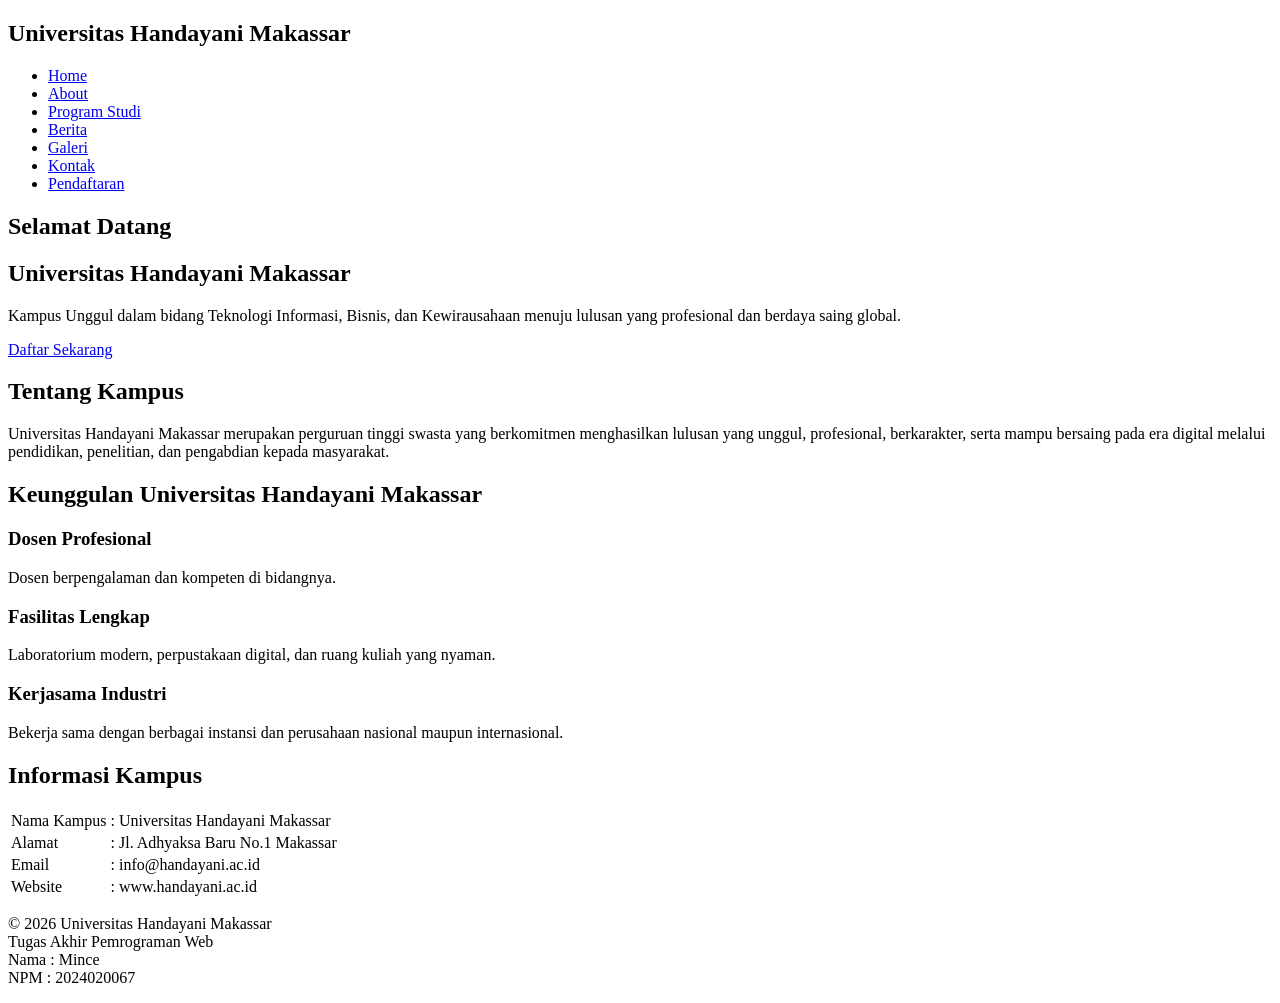
==== index.html @ 2b54af2c "Add files via upload" ====
<!DOCTYPE html>
<html lang="id">
<head>
    <meta charset="UTF-8">
    <meta name="viewport" content="width=device-width, initial-scale=1.0">
    <title>Universitas Handayani Makassar</title>

    <link rel="stylesheet" href="css/style.css">
</head>
<body>

<header>

    <div class="logo">
        <h2>Universitas Handayani Makassar</h2>
    </div>

    <nav>
        <ul>
            <li><a href="index.html">Home</a></li>
            <li><a href="about.html">About</a></li>
            <li><a href="prodi.html">Program Studi</a></li>
            <li><a href="berita.html">Berita</a></li>
            <li><a href="galeri.html">Galeri</a></li>
            <li><a href="kontak.html">Kontak</a></li>
            <li><a href="pendaftaran.html">Pendaftaran</a></li>
        </ul>
    </nav>

</header>

<section class="banner">

    <div class="banner-text">

        <h1>Selamat Datang</h1>

        <h2>Universitas Handayani Makassar</h2>

        <p>
            Kampus Unggul dalam bidang Teknologi Informasi,
            Bisnis, dan Kewirausahaan menuju lulusan yang
            profesional dan berdaya saing global.
        </p>

        <a href="pendaftaran.html" class="btn">
            Daftar Sekarang
        </a>

    </div>

</section>

<section class="profil">

    <h2>Tentang Kampus</h2>

    <p>

        Universitas Handayani Makassar merupakan perguruan tinggi
        swasta yang berkomitmen menghasilkan lulusan yang unggul,
        profesional, berkarakter, serta mampu bersaing pada era
        digital melalui pendidikan, penelitian, dan pengabdian
        kepada masyarakat.

    </p>

</section>

<section class="keunggulan">

    <h2>Keunggulan Universitas Handayani Makassar</h2>

    <div class="card">

        <div class="box">
            <h3>Dosen Profesional</h3>

            <p>
                Dosen berpengalaman dan kompeten di bidangnya.
            </p>

        </div>

        <div class="box">

            <h3>Fasilitas Lengkap</h3>

            <p>

                Laboratorium modern, perpustakaan digital,
                dan ruang kuliah yang nyaman.

            </p>

        </div>

        <div class="box">

            <h3>Kerjasama Industri</h3>

            <p>

                Bekerja sama dengan berbagai instansi dan perusahaan
                nasional maupun internasional.

            </p>

        </div>

    </div>

</section>

<section class="informasi">

    <h2>Informasi Kampus</h2>

    <table>

        <tr>
            <td>Nama Kampus</td>
            <td>:</td>
            <td>Universitas Handayani Makassar</td>
        </tr>

        <tr>
            <td>Alamat</td>
            <td>:</td>
            <td>Jl. Adhyaksa Baru No.1 Makassar</td>
        </tr>

        <tr>
            <td>Email</td>
            <td>:</td>
            <td>info@handayani.ac.id</td>
        </tr>

        <tr>
            <td>Website</td>
            <td>:</td>
            <td>www.handayani.ac.id</td>
        </tr>

    </table>

</section>

<footer>

    <p>

        © 2026 Universitas Handayani Makassar<br>
        Tugas Akhir Pemrograman Web<br>
        Nama : Mince<br>
        NPM : 2024020067

    </p>

</footer>

<script src="js/script.js"></script>

</body>
</html>
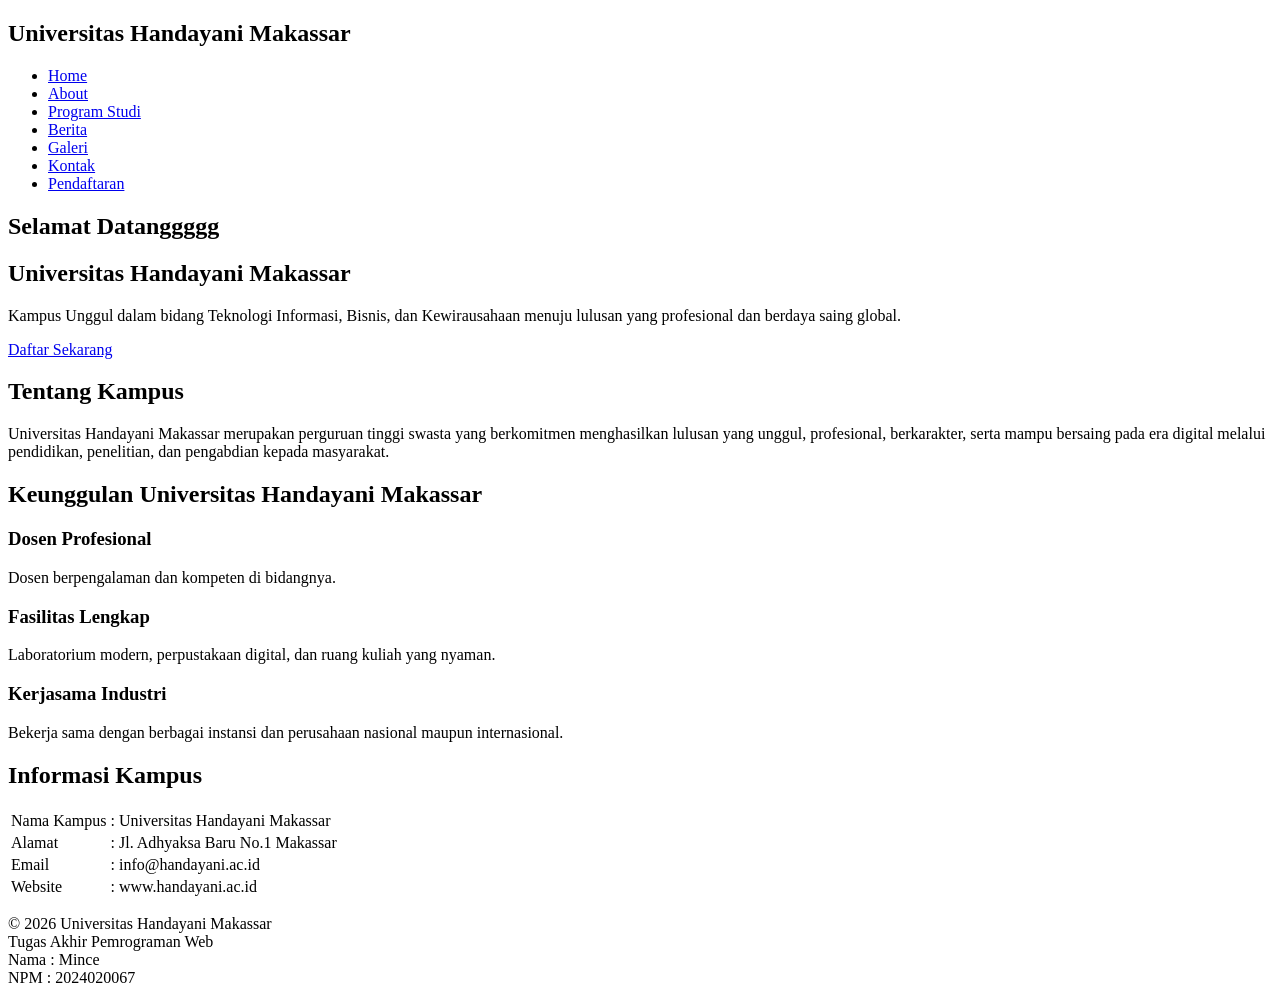
==== commit c64618da: "Update index.html" ====
--- a/index.html
+++ b/index.html
@@ -33,7 +33,7 @@
 
     <div class="banner-text">
 
-        <h1>Selamat Datang</h1>
+        <h1>Selamat Datanggggg</h1>
 
         <h2>Universitas Handayani Makassar</h2>
 
@@ -162,4 +162,4 @@
 <script src="js/script.js"></script>
 
 </body>
-</html>+</html>
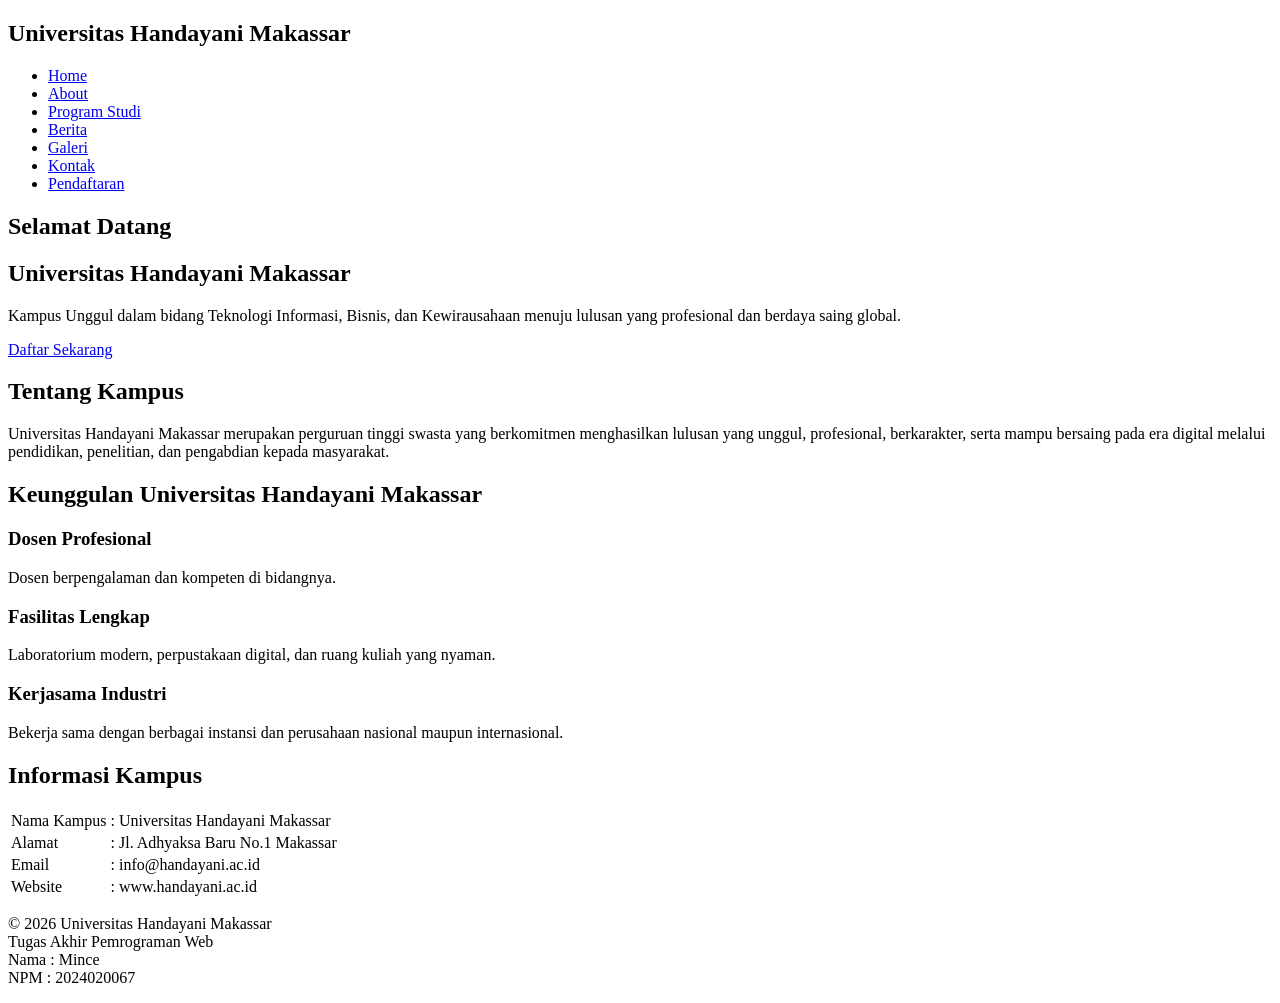
==== commit 5c99e32f: "Update index.html" ====
--- a/index.html
+++ b/index.html
@@ -33,7 +33,7 @@
 
     <div class="banner-text">
 
-        <h1>Selamat Datanggggg</h1>
+        <h1>Selamat Datang</h1>
 
         <h2>Universitas Handayani Makassar</h2>
 
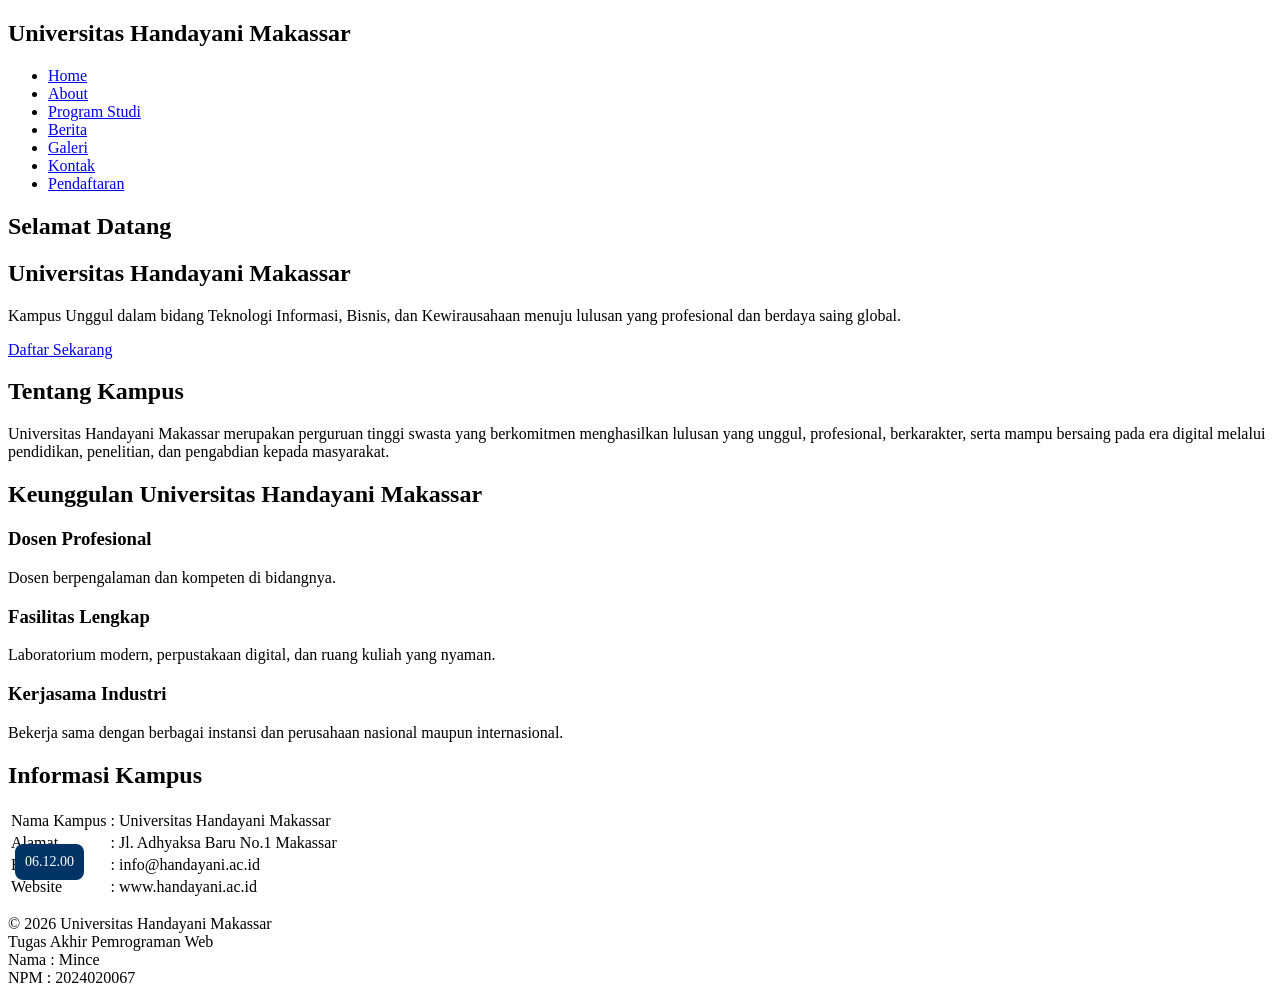
==== commit 5b138f8a: "Add files via upload" ====
--- a/index.html
+++ b/index.html
@@ -162,4 +162,4 @@
 <script src="js/script.js"></script>
 
 </body>
-</html>
+</html>
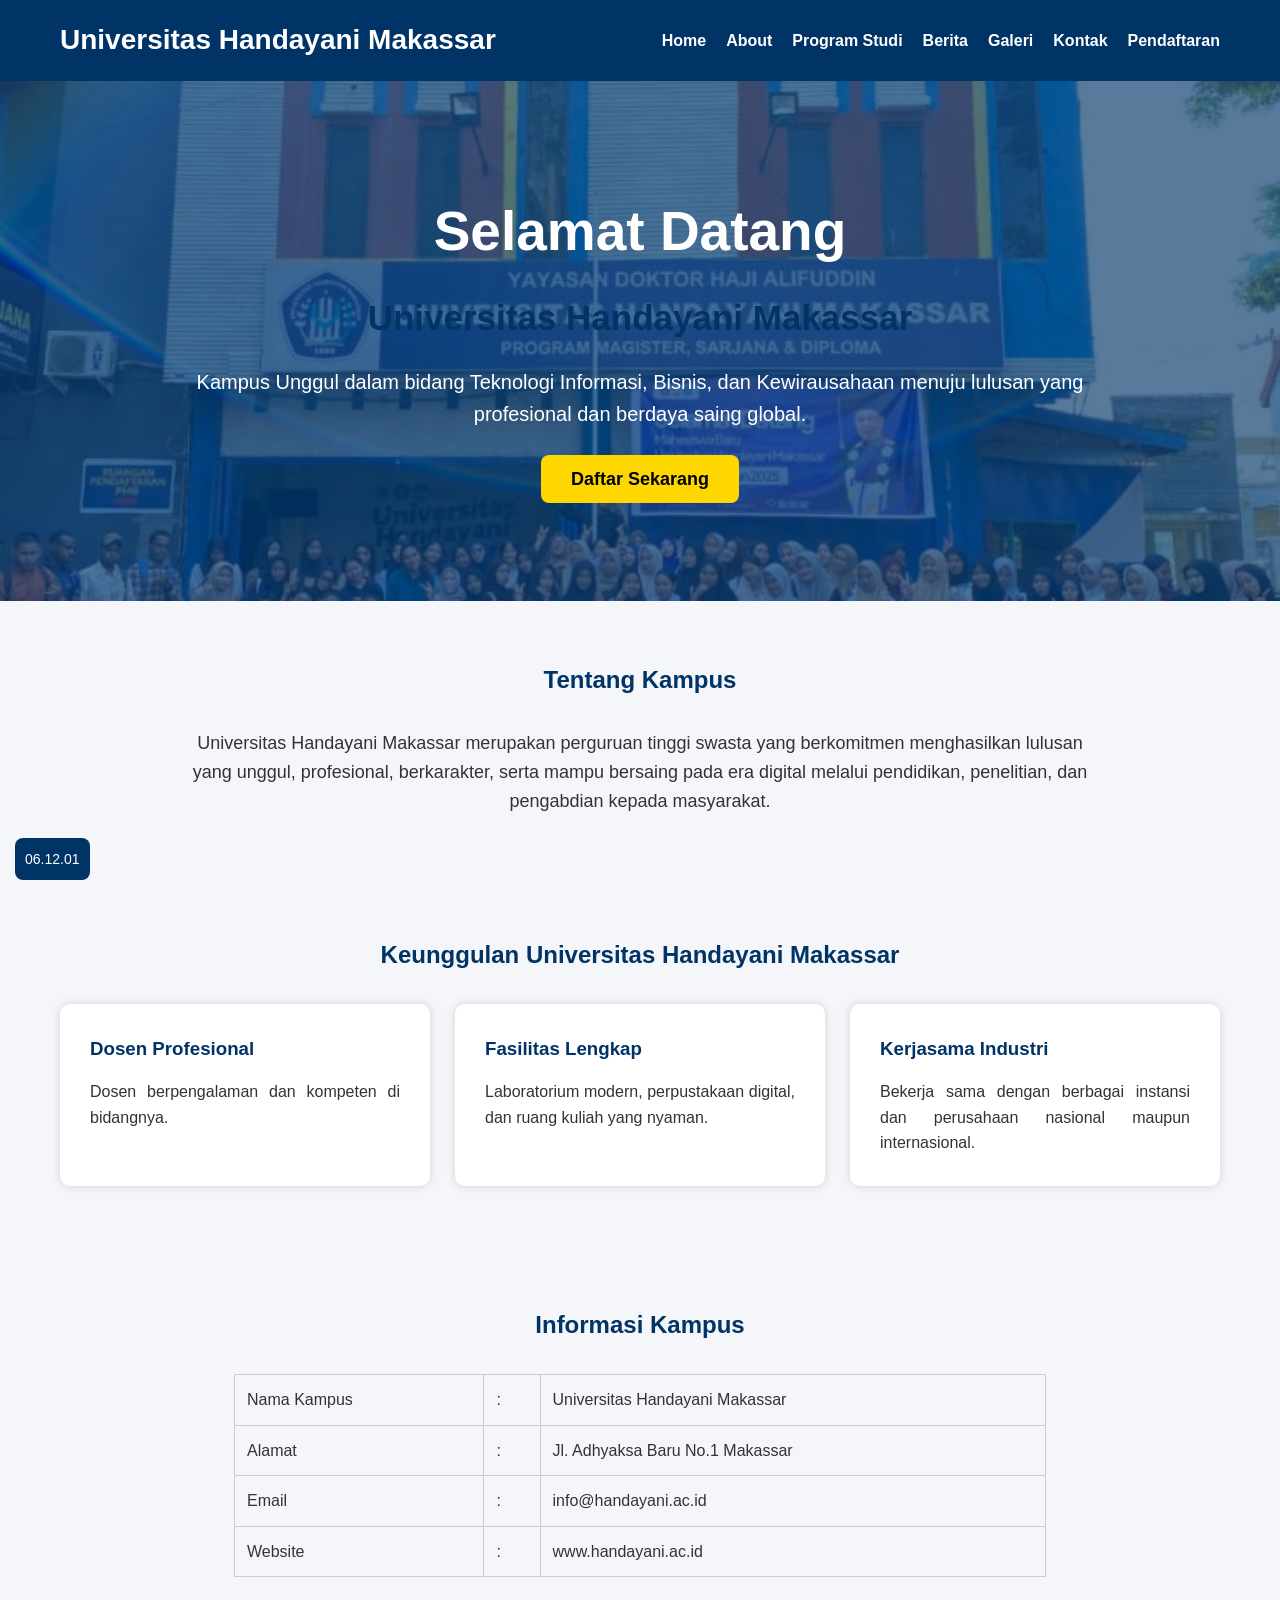
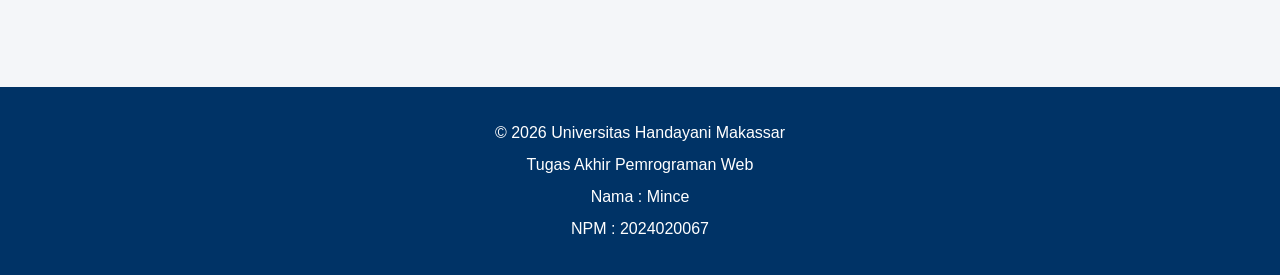
==== commit e9f4d8a4: "Update index.html" ====
--- a/index.html
+++ b/index.html
@@ -5,7 +5,7 @@
     <meta name="viewport" content="width=device-width, initial-scale=1.0">
     <title>Universitas Handayani Makassar</title>
 
-    <link rel="stylesheet" href="css/style.css">
+    <link rel="stylesheet" href="CSS/style.css">
 </head>
 <body>
 
@@ -162,4 +162,4 @@
 <script src="js/script.js"></script>
 
 </body>
-</html>+</html>
--- a/CSS/style.css
+++ b/CSS/style.css
@@ -0,0 +1,218 @@
+*{
+    margin:0;
+    padding:0;
+    box-sizing:border-box;
+    font-family:Arial, Helvetica, sans-serif;
+}
+
+body{
+    background:#f4f6f9;
+    color:#333;
+    line-height:1.6;
+}
+
+/* HEADER */
+
+header{
+    background:#003366;
+    color:white;
+    display:flex;
+    justify-content:space-between;
+    align-items:center;
+    padding:18px 60px;
+    position:sticky;
+    top:0;
+}
+
+.logo h2{
+    font-size:28px;
+}
+
+nav ul{
+    list-style:none;
+    display:flex;
+}
+
+nav ul li{
+    margin-left:20px;
+}
+
+nav ul li a{
+    color:white;
+    text-decoration:none;
+    font-weight:bold;
+    transition:.3s;
+}
+
+nav ul li a:hover{
+    color:#ffd700;
+}
+
+/* BANNER */
+
+.banner{
+    height:520px;
+    background:linear-gradient(rgba(0,51,102,.65),rgba(0,51,102,.65)),
+    url("../images/banner.jpg");
+    background-size:cover;
+    background-position:center;
+    display:flex;
+    justify-content:center;
+    align-items:center;
+    text-align:center;
+    color:white;
+}
+
+.banner-text{
+    width:80%;
+}
+
+.banner-text h1{
+    font-size:55px;
+    margin-bottom:15px;
+}
+
+.banner-text h2{
+    font-size:35px;
+    margin-bottom:20px;
+}
+
+.banner-text p{
+    font-size:20px;
+    margin-bottom:35px;
+}
+
+.btn{
+    background:#ffd700;
+    color:#000;
+    text-decoration:none;
+    padding:14px 30px;
+    border-radius:8px;
+    font-size:18px;
+    font-weight:bold;
+}
+
+.btn:hover{
+    background:#ffffff;
+}
+
+/* SECTION */
+
+section{
+    padding:60px;
+}
+
+section h2{
+    text-align:center;
+    color:#003366;
+    margin-bottom:30px;
+}
+
+/* PROFIL */
+
+.profil p{
+    text-align:center;
+    width:80%;
+    margin:auto;
+    font-size:18px;
+}
+
+/* CARD */
+
+.card{
+    display:flex;
+    justify-content:space-between;
+    gap:25px;
+}
+
+.box{
+    background:white;
+    padding:30px;
+    border-radius:10px;
+    width:33%;
+    box-shadow:0 0 10px rgba(0,0,0,.15);
+    transition:.3s;
+}
+
+.box:hover{
+    transform:translateY(-10px);
+}
+
+.box h3{
+    color:#003366;
+    margin-bottom:15px;
+}
+
+.box p{
+    text-align:justify;
+}
+
+/* TABEL */
+
+.informasi table{
+    width:70%;
+    margin:auto;
+    border-collapse:collapse;
+}
+
+.informasi td{
+    border:1px solid #ccc;
+    padding:12px;
+}
+
+/* FOOTER */
+
+footer{
+    background:#003366;
+    color:white;
+    text-align:center;
+    padding:30px;
+    margin-top:50px;
+}
+
+footer p{
+    line-height:2;
+}
+
+/* RESPONSIVE */
+
+@media(max-width:900px){
+
+header{
+    flex-direction:column;
+}
+
+nav ul{
+    flex-direction:column;
+    text-align:center;
+}
+
+nav ul li{
+    margin:10px 0;
+}
+
+.banner-text h1{
+    font-size:40px;
+}
+
+.banner-text h2{
+    font-size:28px;
+}
+
+.card{
+    flex-direction:column;
+}
+
+.box{
+    width:100%;
+}
+
+.informasi table{
+    width:100%;
+}
+
+section{
+    padding:30px;
+}
+
+}
